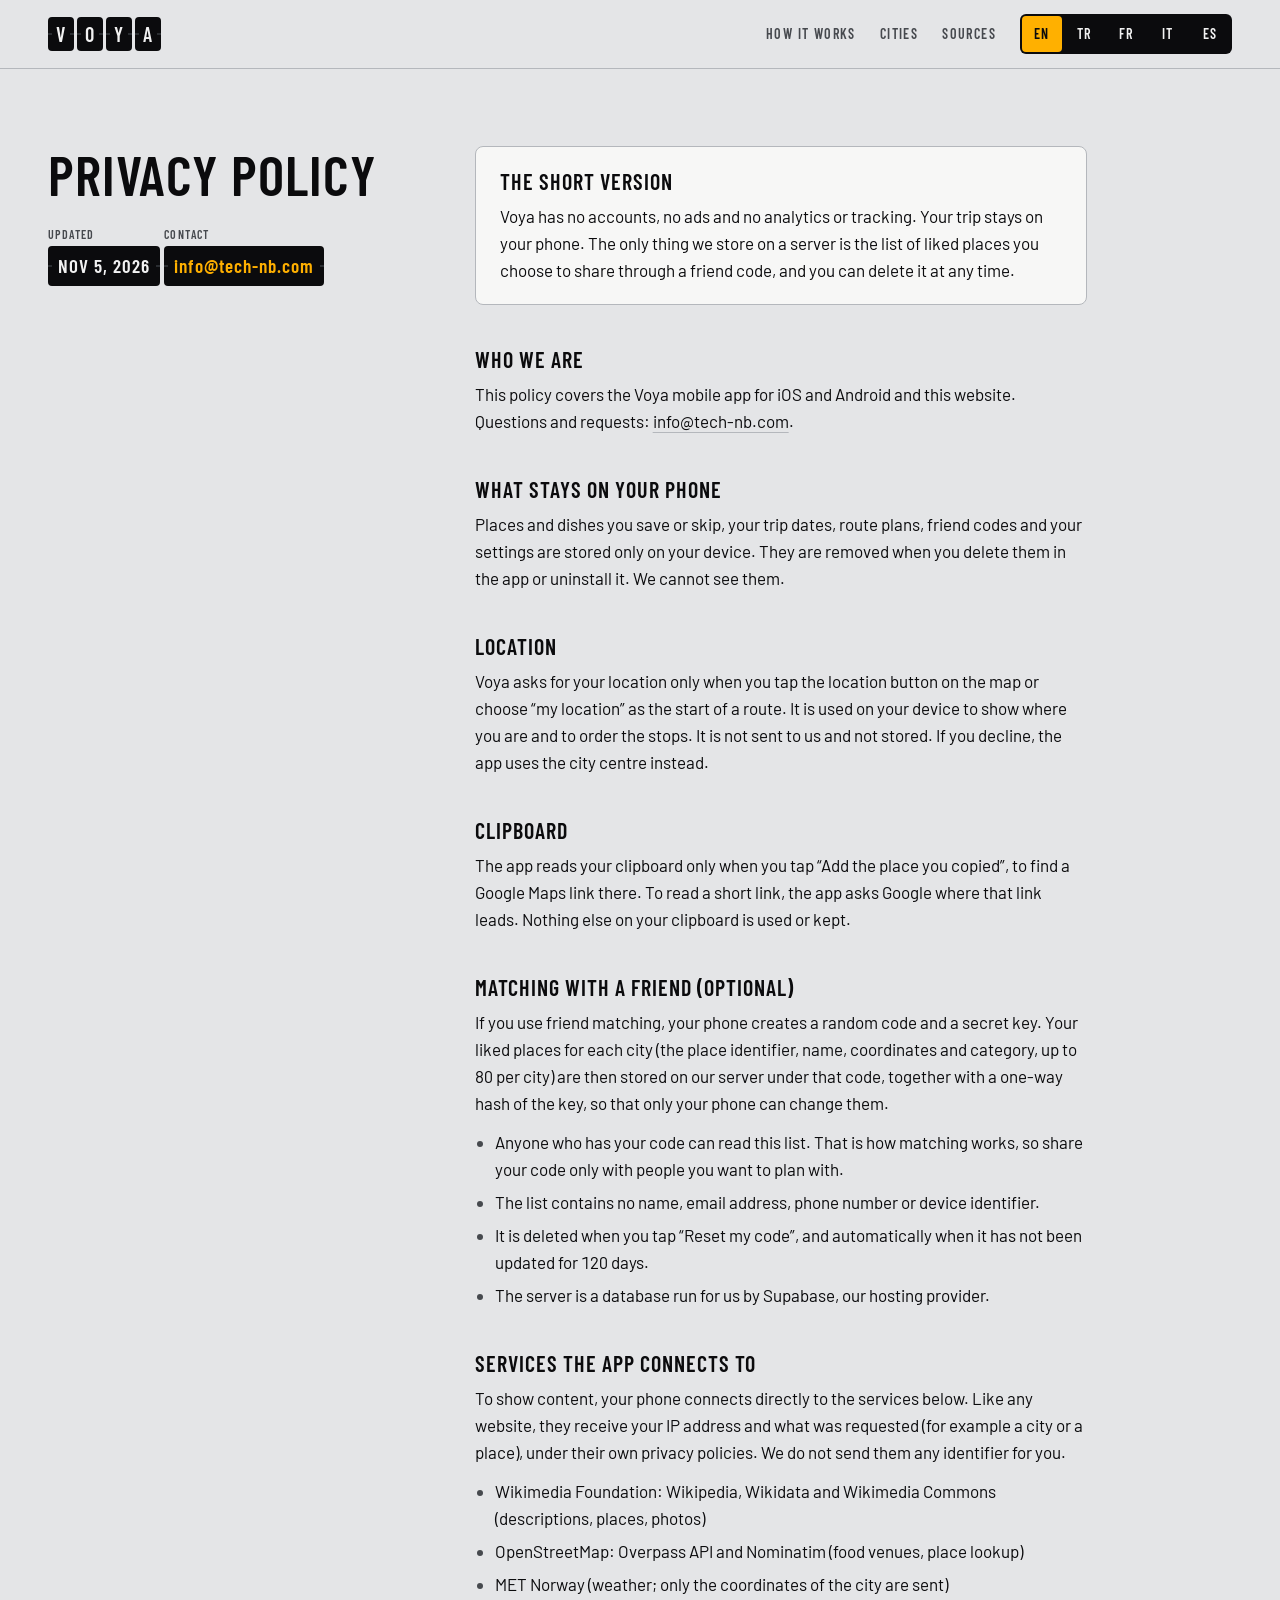
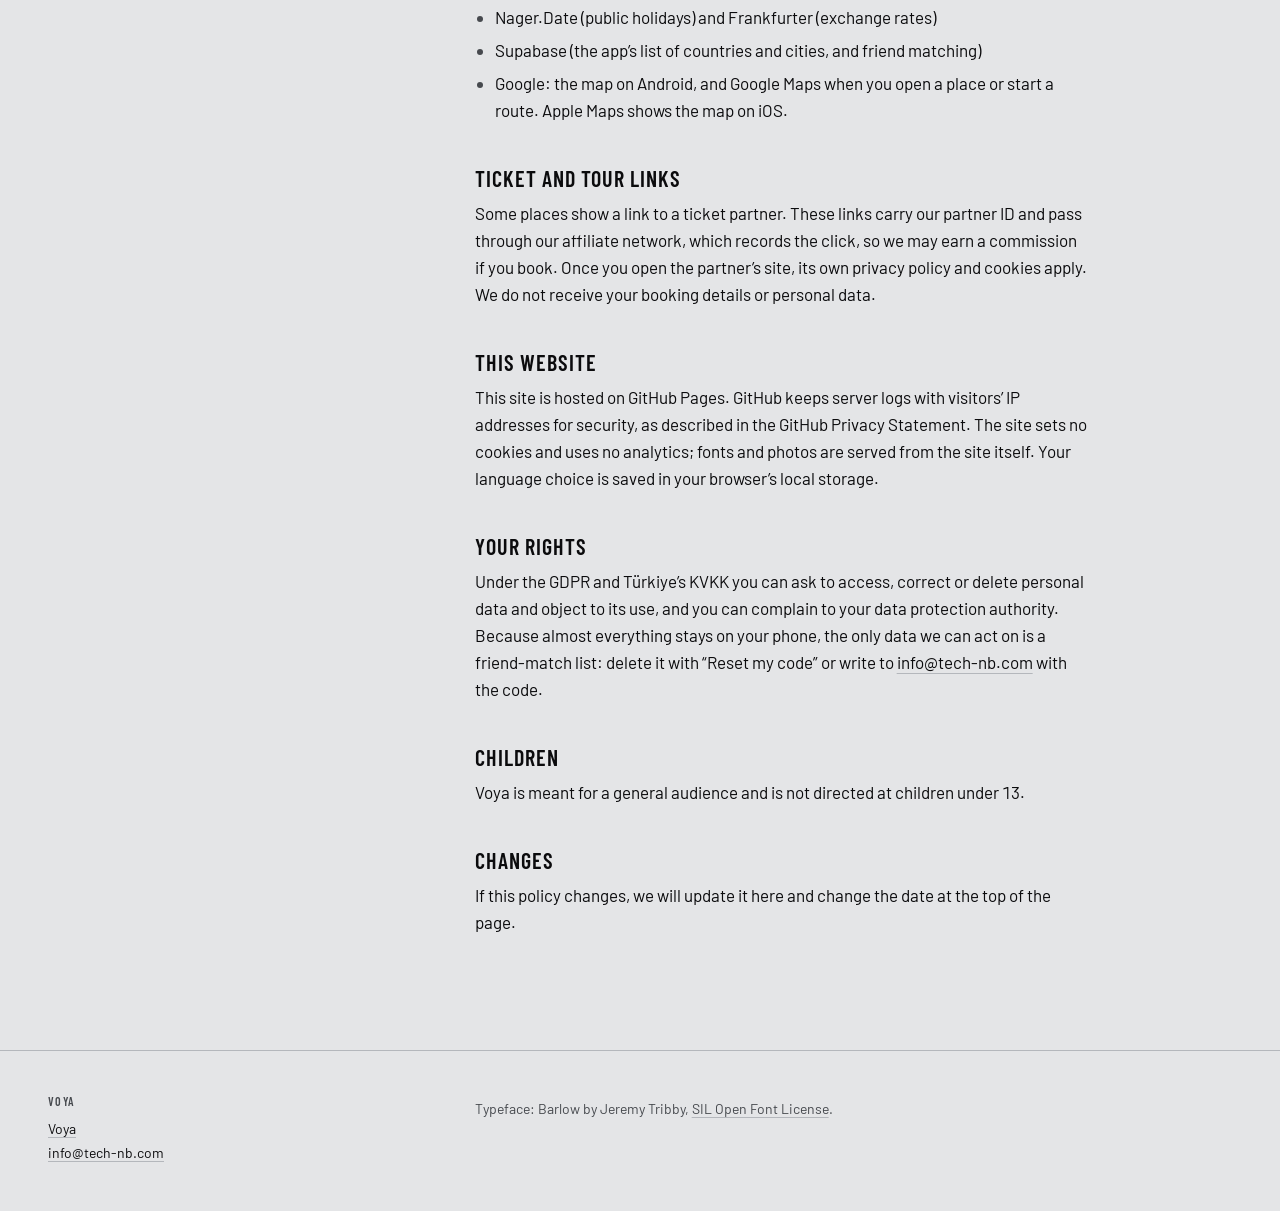
==== privacy.html @ ac1889a3 "feat: Voya landing page and privacy policy Co-Authored-By: Claude Opus 5.5 <noreply@anthropic.com>" ====
<!doctype html>
<html lang="en">
  <head>
    <meta charset="utf-8" />
    <meta name="viewport" content="width=device-width, initial-scale=1" />
    <title>Voya privacy policy</title>
    <meta name="description" content="How the Voya travel app and this website handle your data." />
    <meta name="theme-color" content="#E4E5E7" media="(prefers-color-scheme: light)" />
    <meta name="theme-color" content="#1E2024" media="(prefers-color-scheme: dark)" />
    <link rel="icon" href="img/favicon.png" />
    <link rel="preload" href="fonts/BarlowCondensed_600SemiBold.ttf" as="font" type="font/ttf" crossorigin />
    <link rel="stylesheet" href="assets/site.css" />
  </head>
  <body data-title-key="privacy.meta">
    <a class="skip-link" href="#main" data-t="skip">Skip to content</a>

    <header class="site-header">
      <div class="wrap">
        <a class="brand" href="./" aria-label="Voya">
          <span class="cell" aria-hidden="true"><span class="face">V</span></span>
          <span class="cell" aria-hidden="true"><span class="face">O</span></span>
          <span class="cell" aria-hidden="true"><span class="face">Y</span></span>
          <span class="cell" aria-hidden="true"><span class="face">A</span></span>
        </a>
        <nav class="site-nav" aria-label="Sections">
          <a href="./#how" data-t="nav.how">How it works</a>
          <a href="./#coverage" data-t="nav.coverage">Cities</a>
          <a href="./#sources" data-t="nav.sources">Sources</a>
        </nav>
        <div class="lang" role="group" aria-label="Language" data-t-aria="lang">
          <button type="button" lang="en" aria-pressed="true" data-lang="en">EN</button>
          <button type="button" lang="tr" aria-pressed="false" data-lang="tr">TR</button>
          <button type="button" lang="fr" aria-pressed="false" data-lang="fr">FR</button>
          <button type="button" lang="it" aria-pressed="false" data-lang="it">IT</button>
          <button type="button" lang="es" aria-pressed="false" data-lang="es">ES</button>
        </div>
      </div>
    </header>

    <main id="main" class="doc">
      <div class="wrap">
        <div>
          <h1 data-t="privacy.title">Privacy policy</h1>
          <div class="board stamp-board">
            <div class="column">
              <span class="key" data-t="privacy.updated">Updated</span>
              <span class="cell"><span class="face" data-updated>5 Nov 2026</span></span>
            </div>
            <div class="column">
              <span class="key" data-t="privacy.contact">Contact</span>
              <span class="cell accent plain"><span class="face">info@tech-nb.com</span></span>
            </div>
          </div>
        </div>

        <div>
          <p class="note" data-only-in hidden></p>

          <article lang="en" data-policy="en">
            <div class="summary">
              <h2>The short version</h2>
              <p>
                Voya has no accounts, no ads and no analytics or tracking. Your trip stays on your phone. The only
                thing we store on a server is the list of liked places you choose to share through a friend code, and
                you can delete it at any time.
              </p>
            </div>

            <h2>Who we are</h2>
            <p>
              This policy covers the Voya mobile app for iOS and Android and this website. Questions and requests:
              <a href="mailto:info@tech-nb.com">info@tech-nb.com</a>.
            </p>

            <h2>What stays on your phone</h2>
            <p>
              Places and dishes you save or skip, your trip dates, route plans, friend codes and your settings are
              stored only on your device. They are removed when you delete them in the app or uninstall it. We cannot
              see them.
            </p>

            <h2>Location</h2>
            <p>
              Voya asks for your location only when you tap the location button on the map or choose “my location” as
              the start of a route. It is used on your device to show where you are and to order the stops. It is not
              sent to us and not stored. If you decline, the app uses the city centre instead.
            </p>

            <h2>Clipboard</h2>
            <p>
              The app reads your clipboard only when you tap “Add the place you copied”, to find a Google Maps link
              there. To read a short link, the app asks Google where that link leads. Nothing else on your clipboard is
              used or kept.
            </p>

            <h2>Matching with a friend (optional)</h2>
            <p>
              If you use friend matching, your phone creates a random code and a secret key. Your liked places for
              each city (the place identifier, name, coordinates and category, up to 80 per city) are then stored on
              our server under that code, together with a one-way hash of the key, so that only your phone can change
              them.
            </p>
            <ul>
              <li>
                Anyone who has your code can read this list. That is how matching works, so share your code only with
                people you want to plan with.
              </li>
              <li>The list contains no name, email address, phone number or device identifier.</li>
              <li>
                It is deleted when you tap “Reset my code”, and automatically when it has not been updated for 120
                days.
              </li>
              <li>The server is a database run for us by Supabase, our hosting provider.</li>
            </ul>

            <h2>Services the app connects to</h2>
            <p>
              To show content, your phone connects directly to the services below. Like any website, they receive your
              IP address and what was requested (for example a city or a place), under their own privacy policies. We
              do not send them any identifier for you.
            </p>
            <ul>
              <li>Wikimedia Foundation: Wikipedia, Wikidata and Wikimedia Commons (descriptions, places, photos)</li>
              <li>OpenStreetMap: Overpass API and Nominatim (food venues, place lookup)</li>
              <li>MET Norway (weather; only the coordinates of the city are sent)</li>
              <li>Nager.Date (public holidays) and Frankfurter (exchange rates)</li>
              <li>Supabase (the app’s list of countries and cities, and friend matching)</li>
              <li>
                Google: the map on Android, and Google Maps when you open a place or start a route. Apple Maps shows
                the map on iOS.
              </li>
            </ul>

            <h2>Ticket and tour links</h2>
            <p>
              Some places show a link to a ticket partner. These links carry our partner ID and pass through our
              affiliate network, which records the click, so we may earn a commission if you book. Once you open the
              partner’s site, its own privacy policy and cookies apply. We do not receive your booking details or
              personal data.
            </p>

            <h2>This website</h2>
            <p>
              This site is hosted on GitHub Pages. GitHub keeps server logs with visitors’ IP addresses for security,
              as described in the GitHub Privacy Statement. The site sets no cookies and uses no analytics; fonts and
              photos are served from the site itself. Your language choice is saved in your browser’s local storage.
            </p>

            <h2>Your rights</h2>
            <p>
              Under the GDPR and Türkiye’s KVKK you can ask to access, correct or delete personal data and object to
              its use, and you can complain to your data protection authority. Because almost everything stays on your
              phone, the only data we can act on is a friend-match list: delete it with “Reset my code” or write to
              <a href="mailto:info@tech-nb.com">info@tech-nb.com</a> with the code.
            </p>

            <h2>Children</h2>
            <p>Voya is meant for a general audience and is not directed at children under 13.</p>

            <h2>Changes</h2>
            <p>If this policy changes, we will update it here and change the date at the top of the page.</p>
          </article>

          <article lang="tr" data-policy="tr">
            <div class="summary">
              <h2>Kısaca</h2>
              <p>
                Voya’da hesap, reklam, analiz ya da takip yok. Gezin telefonunda kalır. Sunucuda tuttuğumuz tek şey,
                arkadaş koduyla paylaşmayı seçtiğin beğenilen yerler listesidir ve onu istediğin an silebilirsin.
              </p>
            </div>

            <h2>Biz kimiz</h2>
            <p>
              Bu politika iOS ve Android için Voya mobil uygulamasını ve bu web sitesini kapsar. Soru ve talepler için:
              <a href="mailto:info@tech-nb.com">info@tech-nb.com</a>.
            </p>

            <h2>Telefonunda kalanlar</h2>
            <p>
              Kaydettiğin ya da geçtiğin yerler ve yemekler, gezi tarihlerin, rota planların, arkadaş kodların ve
              ayarların yalnızca cihazında saklanır. Uygulamada sildiğinde ya da uygulamayı kaldırdığında silinir.
              Biz bunları göremeyiz.
            </p>

            <h2>Konum</h2>
            <p>
              Voya konumunu yalnızca haritadaki konum butonuna bastığında ya da rotanın başlangıcı olarak “konumum”u
              seçtiğinde ister. Konum, nerede olduğunu göstermek ve durakları sıralamak için cihazında kullanılır. Bize
              gönderilmez ve saklanmaz. İzin vermezsen uygulama şehir merkezini kullanır.
            </p>

            <h2>Pano</h2>
            <p>
              Uygulama panonu yalnızca “Kopyaladığın yeri ekle”ye bastığında, oradaki Google Maps bağlantısını bulmak
              için okur. Kısa bağlantıyı çözmek için uygulama Google’a bağlantının nereye gittiğini sorar. Panodaki başka
              hiçbir şey kullanılmaz ya da saklanmaz.
            </p>

            <h2>Arkadaşla eşleşme (isteğe bağlı)</h2>
            <p>
              Arkadaşla eşleşmeyi kullanırsan telefonun rastgele bir kod ve gizli bir anahtar üretir. Her şehir için
              beğendiğin yerler (yer kimliği, adı, koordinatları ve kategorisi; şehir başına en fazla 80) bu kodla
              sunucumuzda saklanır. Yanında anahtarın tek yönlü bir özeti (hash) durur, böylece listeyi yalnızca senin
              telefonun değiştirebilir.
            </p>
            <ul>
              <li>
                Kodunu bilen herkes bu listeyi okuyabilir. Eşleşme böyle çalışır; kodunu yalnızca birlikte plan
                yapmak istediğin kişilerle paylaş.
              </li>
              <li>Listede ad, e-posta adresi, telefon numarası ya da cihaz kimliği yoktur.</li>
              <li>“Kodumu sıfırla”ya bastığında silinir; 120 gün güncellenmezse kendiliğinden silinir.</li>
              <li>Sunucu, barındırma sağlayıcımız Supabase’in bizim için işlettiği bir veritabanıdır.</li>
            </ul>

            <h2>Uygulamanın bağlandığı servisler</h2>
            <p>
              İçerik göstermek için telefonun aşağıdaki servislere doğrudan bağlanır. Her web sitesinde olduğu gibi bu
              servisler IP adresini ve neyin istendiğini (ör. bir şehir ya da yer) kendi gizlilik politikalarına göre
              alır. Onlara seni tanıtan hiçbir kimlik göndermeyiz.
            </p>
            <ul>
              <li>Wikimedia Vakfı: Wikipedia, Wikidata ve Wikimedia Commons (açıklamalar, yerler, fotoğraflar)</li>
              <li>OpenStreetMap: Overpass API ve Nominatim (yemek mekânları, yer arama)</li>
              <li>MET Norway (hava durumu; yalnızca şehrin koordinatları gönderilir)</li>
              <li>Nager.Date (resmî tatiller) ve Frankfurter (döviz kurları)</li>
              <li>Supabase (uygulamanın ülke ve şehir listesi, arkadaşla eşleşme)</li>
              <li>
                Google: Android’de harita ve bir yeri açtığında ya da rota başlattığında Google Maps. iOS’ta haritayı
                Apple Haritalar gösterir.
              </li>
            </ul>

            <h2>Bilet ve tur bağlantıları</h2>
            <p>
              Bazı yerlerde bir bilet ortağına bağlantı görünür. Bu bağlantılar ortaklık kimliğimizi taşır ve tıklamayı
              kaydeden ortaklık ağımızdan geçer; rezervasyon yaparsan komisyon kazanabiliriz. Ortağın sitesini
              açtığında onun gizlilik politikası ve çerezleri geçerlidir. Rezervasyon bilgilerini ya da kişisel
              verilerini almayız.
            </p>

            <h2>Bu web sitesi</h2>
            <p>
              Bu site GitHub Pages üzerinde barındırılır. GitHub, güvenlik için ziyaretçilerin IP adreslerini içeren
              sunucu kayıtları tutar (GitHub Gizlilik Bildirimi). Site çerez kullanmaz ve analiz yapmaz; yazı tipleri
              ve fotoğraflar sitenin kendisinden gelir. Dil seçimin tarayıcının yerel depolamasında saklanır.
            </p>

            <h2>Hakların</h2>
            <p>
              KVKK ve GDPR kapsamında kişisel verilerine erişmeyi, düzeltilmesini ya da silinmesini isteyebilir,
              işlenmesine itiraz edebilir ve veri koruma kurumuna şikâyette bulunabilirsin. Neredeyse her şey
              telefonunda kaldığı için işlem yapabileceğimiz tek veri arkadaş eşleşme listesidir: “Kodumu sıfırla” ile
              silebilir ya da kodunla birlikte <a href="mailto:info@tech-nb.com">info@tech-nb.com</a> adresine
              yazabilirsin.
            </p>

            <h2>Çocuklar</h2>
            <p>Voya genel kitleye yöneliktir, 13 yaşından küçük çocuklara yönelik değildir.</p>

            <h2>Değişiklikler</h2>
            <p>Bu politika değişirse burada güncelleriz ve sayfanın başındaki tarihi değiştiririz.</p>
          </article>
        </div>
      </div>
    </main>

    <footer class="site-footer">
      <div class="wrap">
        <div>
          <span class="key">Voya</span>
          <ul class="footer-links">
            <li><a href="./">Voya</a></li>
            <li><a href="mailto:info@tech-nb.com">info@tech-nb.com</a></li>
          </ul>
        </div>
        <div>
          <p>
            <span data-t="footer.fonts">Typeface: Barlow by Jeremy Tribby,</span>
            <a href="fonts/OFL.txt">SIL Open Font License</a>.
          </p>
        </div>
      </div>
    </footer>

    <script>
      // Shows the policy in Turkish or English; French, Italian and Spanish readers get English with a note.
      window.voyaPrivacy = function (lang, t) {
        var shown = lang === 'tr' ? 'tr' : 'en';
        var articles = document.querySelectorAll('[data-policy]');
        for (var i = 0; i < articles.length; i++) {
          articles[i].hidden = articles[i].getAttribute('data-policy') !== shown;
        }
        var note = document.querySelector('[data-only-in]');
        var text = t('privacy.onlyIn');
        note.textContent = text;
        note.hidden = !text;
        var updated = document.querySelector('[data-updated]');
        try {
          updated.textContent = new Intl.DateTimeFormat(lang, { day: 'numeric', month: 'short', year: 'numeric', timeZone: 'UTC' }).format(
            new Date(Date.UTC(2026, 10, 5))
          );
        } catch (e) {
          updated.textContent = '2026-11-05';
        }
      };
    </script>
    <script src="assets/site.js"></script>
  </body>
</html>
---- assets/site.css ----
/* Voya site: the app's split-flap concourse board on the web. Values mirror src/theme/tokens.ts. */

@font-face {
  font-family: 'Barlow Condensed';
  src: url('../fonts/BarlowCondensed_600SemiBold.ttf') format('truetype');
  font-weight: 600;
  font-display: swap;
}
@font-face {
  font-family: 'Barlow';
  src: url('../fonts/Barlow_400Regular.ttf') format('truetype');
  font-weight: 400;
  font-display: swap;
}
@font-face {
  font-family: 'Barlow';
  src: url('../fonts/Barlow_600SemiBold.ttf') format('truetype');
  font-weight: 600;
  font-display: swap;
}

:root {
  color-scheme: light dark;
  /* Board: identical in both themes */
  --flap: #0b0b0d;
  --letter: #f2f2f2;
  --letter-muted: #a7aaaf;
  --hinge: #2a2d31;
  --amber: #ffb000;
  --amber-hover: #ffbe2e;
  /* Day steel */
  --ground: #e4e5e7;
  --panel: #f7f7f6;
  --well: #d5d7da;
  --frame: #b4b7bc;
  --ink: #0b0b0d;
  --ink-2: #46494e;
  --accent-text: #0b0b0d;
  --shadow-float: 0 14px 32px rgb(11 11 13 / 0.22), 0 2px 6px rgb(11 11 13 / 0.12);

  --r-sm: 4px;
  --r-md: 6px;
  --r-lg: 8px;
  --r-xl: 10px;
  --gutter: clamp(16px, 4vw, 48px);
  --max: 1200px;
  --cond: 'Barlow Condensed', 'Arial Narrow', sans-serif;
  --body: 'Barlow', system-ui, sans-serif;
  --ease-out: cubic-bezier(0.16, 1, 0.3, 1);
}

@media (prefers-color-scheme: dark) {
  :root {
    --ground: #1e2024;
    --panel: #26292d;
    --well: #33363b;
    --frame: #43464c;
    --ink: #f2f2f2;
    --ink-2: #a7aaaf;
    --accent-text: #ffb000;
    --shadow-float: 0 14px 32px rgb(0 0 0 / 0.5), 0 2px 6px rgb(0 0 0 / 0.35);
  }
}

*,
*::before,
*::after {
  box-sizing: border-box;
}

html {
  scrollbar-color: var(--frame) var(--ground);
  -webkit-text-size-adjust: 100%;
}

body {
  margin: 0;
  background: var(--ground);
  color: var(--ink);
  font: 400 16px/24px var(--body);
  font-variant-numeric: tabular-nums;
  -webkit-font-smoothing: antialiased;
}

::selection {
  background: var(--amber);
  color: var(--flap);
}

img {
  display: block;
  max-width: 100%;
}

a {
  color: inherit;
  text-decoration-thickness: 1px;
  text-underline-offset: 0.22em;
  text-decoration-color: var(--frame);
  transition: text-decoration-color 160ms ease;
}
a:hover {
  text-decoration-color: var(--amber);
  text-decoration-thickness: 2px;
}

:focus-visible {
  outline: 2px solid var(--ink);
  outline-offset: 3px;
  border-radius: var(--r-sm);
}

.wrap {
  width: 100%;
  max-width: calc(var(--max) + 2 * var(--gutter));
  margin: 0 auto;
  padding: 0 var(--gutter);
}

.skip-link {
  position: absolute;
  left: 8px;
  top: -60px;
  z-index: 10;
  background: var(--amber);
  color: var(--flap);
  padding: 8px 12px;
  border-radius: var(--r-md);
  font: 600 16px/24px var(--cond);
  letter-spacing: 1px;
  text-transform: uppercase;
}
.skip-link:focus {
  top: 8px;
}

/* ---------- Board lettering ---------- */

.lettering,
h1,
h2,
h3,
.key {
  font-family: var(--cond);
  font-weight: 600;
  text-transform: uppercase;
}

.key {
  font-size: 12px;
  line-height: 16px;
  letter-spacing: 1.4px;
  color: var(--ink-2);
}

/* ---------- Flap cell ---------- */

.cell {
  position: relative;
  display: flex;
  align-items: center;
  min-height: 40px;
  padding: 0 10px;
  background: var(--flap);
  color: var(--letter);
  border-radius: var(--r-sm);
  font: 600 19px/24px var(--cond);
  letter-spacing: 1px;
  text-transform: uppercase;
  white-space: nowrap;
  overflow: hidden;
  perspective: 400px;
}
/* Hinge notches at both edges where the halves meet; never a line across the letters */
.cell::before,
.cell::after {
  content: '';
  position: absolute;
  top: 50%;
  width: 4px;
  height: 2px;
  margin-top: -1px;
  background: var(--hinge);
  pointer-events: none;
}
.cell::before {
  left: 0;
}
.cell::after {
  right: 0;
}
.cell .face {
  display: block;
  overflow: hidden;
  text-overflow: ellipsis;
  transform-origin: 50% 50%;
  backface-visibility: hidden;
}
.cell.accent {
  color: var(--amber);
}
.cell.plain {
  text-transform: none;
}
.cell.muted {
  color: var(--letter-muted);
}

.board {
  display: grid;
  grid-auto-flow: column;
  grid-auto-columns: minmax(0, 1fr);
  gap: 4px;
}
.board .column {
  display: grid;
  gap: 4px;
  min-width: 0;
}

/* ---------- Buttons ---------- */

.button {
  display: inline-flex;
  align-items: center;
  justify-content: center;
  gap: 10px;
  min-height: 52px;
  padding: 0 22px;
  border: 0;
  border-radius: var(--r-md);
  font: 600 19px/24px var(--cond);
  letter-spacing: 1px;
  text-transform: uppercase;
  text-decoration: none;
  cursor: pointer;
  transition: transform 140ms var(--ease-out), background-color 160ms ease;
}
.button:active {
  transform: scale(0.97);
}
.button.primary {
  background: var(--amber);
  color: var(--flap);
}
.button.primary:hover {
  background: var(--amber-hover);
}
.button.secondary {
  background: var(--flap);
  color: var(--letter);
}
.button svg {
  width: 20px;
  height: 20px;
  flex: none;
}

.ghost {
  font: 600 16px/24px var(--cond);
  letter-spacing: 1px;
  text-transform: uppercase;
  color: var(--accent-text);
}

/* ---------- Header ---------- */

.site-header {
  border-bottom: 1px solid var(--frame);
}
.site-header .wrap {
  display: flex;
  align-items: center;
  gap: 24px;
  min-height: 68px;
}
.brand {
  display: flex;
  gap: 3px;
  text-decoration: none;
}
.brand .cell {
  min-height: 34px;
  width: 26px;
  padding: 0;
  justify-content: center;
  font-size: 20px;
}
.site-nav {
  display: flex;
  gap: 24px;
  margin-left: auto;
}
.site-nav a {
  font: 600 14px/20px var(--cond);
  letter-spacing: 1.4px;
  text-transform: uppercase;
  text-decoration: none;
  color: var(--ink-2);
}
.site-nav a:hover {
  color: var(--ink);
}

.lang {
  display: flex;
  gap: 2px;
  padding: 2px;
  background: var(--flap);
  border-radius: var(--r-md);
}
.lang button {
  min-width: 40px;
  min-height: 36px;
  padding: 0 6px;
  border: 0;
  border-radius: var(--r-sm);
  background: transparent;
  color: var(--letter);
  font: 600 14px/16px var(--cond);
  letter-spacing: 1.4px;
  cursor: pointer;
}
.lang button:hover {
  background: var(--hinge);
}
.lang button[aria-pressed='true'] {
  background: var(--amber);
  color: var(--flap);
}
.lang button:focus-visible {
  outline-color: var(--amber);
  outline-offset: 1px;
}

/* ---------- Hero ---------- */

.hero {
  padding: clamp(32px, 6vw, 72px) 0 clamp(48px, 7vw, 96px);
}
.hero .wrap {
  display: grid;
  grid-template-columns: minmax(0, 1fr) minmax(300px, 380px);
  gap: clamp(40px, 6vw, 96px);
  align-items: center;
}

.marquee {
  display: flex;
  gap: clamp(4px, 0.6vw, 8px);
  margin-bottom: clamp(24px, 3vw, 36px);
}
.marquee .cell {
  width: clamp(54px, 7.4vw, 92px);
  min-height: clamp(70px, 9.6vw, 120px);
  padding: 0;
  justify-content: center;
  font-size: clamp(46px, 6.6vw, 84px);
  line-height: 1;
  letter-spacing: 0;
  border-radius: var(--r-md);
}
.marquee .cell::before,
.marquee .cell::after {
  width: 6px;
  height: 3px;
  margin-top: -1.5px;
}

.hero h1 {
  margin: 0;
  max-width: 13ch;
  font-size: clamp(40px, 5.6vw, 76px);
  line-height: 0.98;
  letter-spacing: 0.01em;
  text-wrap: balance;
}
.hero .lead {
  margin: 20px 0 0;
  max-width: 44ch;
  font-size: clamp(17px, 1.4vw, 20px);
  line-height: 1.5;
  color: var(--ink-2);
}

.launch {
  margin-top: 32px;
  max-width: 420px;
}
.launch .cell.accent {
  color: var(--amber);
}

.hero-actions {
  display: flex;
  flex-wrap: wrap;
  align-items: center;
  gap: 16px 24px;
  margin-top: 24px;
}

/* ---------- Deck demo ---------- */

.demo {
  margin: 0;
  width: 100%;
  max-width: 380px;
  justify-self: end;
}
.stack {
  position: relative;
  aspect-ratio: 4 / 5;
}
.card {
  position: absolute;
  inset: 0;
  overflow: hidden;
  border-radius: var(--r-xl);
  background: var(--flap);
  box-shadow: var(--shadow-float);
  transform-origin: 50% 110%;
  transition:
    transform 460ms var(--ease-out),
    opacity 460ms var(--ease-out);
}
.card img {
  width: 100%;
  height: 100%;
  object-fit: cover;
}
.card .scrim {
  position: absolute;
  inset: 45% 0 0;
  background: linear-gradient(to top, rgb(11 11 13 / 0.88), rgb(11 11 13 / 0));
}
.card .meta {
  position: absolute;
  left: 16px;
  right: 16px;
  bottom: 14px;
  color: var(--letter);
}
.card .meta .key {
  color: var(--letter-muted);
}
.card .name {
  margin: 2px 0 0;
  font: 600 26px/30px var(--cond);
  letter-spacing: 0.8px;
  text-transform: uppercase;
}
.card .city {
  margin: 2px 0 0;
  font-size: 14px;
  line-height: 20px;
  color: var(--letter-muted);
}
.card.behind {
  transform: translateY(10px) scale(0.955);
  box-shadow: none;
}
.card.hidden {
  opacity: 0;
  transform: translateY(10px) scale(0.955);
  box-shadow: none;
}
.card.out-like {
  transform: translateX(115%) rotate(14deg);
  opacity: 0;
}
.card.out-skip {
  transform: translateX(-115%) rotate(-14deg);
  opacity: 0;
}
.stamp {
  position: absolute;
  top: 20px;
  padding: 2px 10px;
  border: 3px solid currentColor;
  border-radius: var(--r-sm);
  font: 600 28px/36px var(--cond);
  letter-spacing: 2px;
  text-transform: uppercase;
  opacity: 0;
  transition: opacity 160ms ease;
}
.stamp.like {
  left: 16px;
  color: var(--amber);
  transform: rotate(-12deg);
}
.stamp.skip {
  right: 16px;
  color: var(--letter);
  transform: rotate(12deg);
}
.card.out-like .stamp.like,
.card.out-skip .stamp.skip {
  opacity: 1;
}

.end {
  position: absolute;
  inset: 0;
  display: grid;
  align-content: center;
  justify-items: start;
  gap: 12px;
  padding: 28px;
  border: 1px solid var(--frame);
  border-radius: var(--r-xl);
  background: var(--panel);
  opacity: 0;
  visibility: hidden;
  transition: opacity 300ms ease;
}
.end.shown {
  opacity: 1;
  visibility: visible;
}
.end p {
  margin: 0;
  color: var(--ink-2);
}
.end .count {
  font: 600 36px/40px var(--cond);
  letter-spacing: 1.2px;
  text-transform: uppercase;
  color: var(--ink);
}
.end ul {
  margin: 4px 0 8px;
  padding: 0;
  list-style: none;
  display: grid;
  gap: 4px;
  width: 100%;
}

.demo .board {
  margin-top: 16px;
}

.actions {
  display: grid;
  grid-template-columns: 52px minmax(0, 1fr) 52px;
  gap: 8px;
  margin-top: 8px;
}
.actions .icon-button {
  display: grid;
  place-items: center;
  min-height: 52px;
  border: 0;
  border-radius: var(--r-md);
  cursor: pointer;
  transition: transform 140ms var(--ease-out);
}
.actions .icon-button svg {
  width: 24px;
  height: 24px;
}
.actions .icon-button:active,
.actions .icon-button.pressed {
  transform: scale(0.9);
}
.actions .skip {
  background: var(--flap);
  color: var(--letter);
}
.actions .like {
  background: var(--amber);
  color: var(--flap);
}
.actions .tally {
  min-height: 52px;
  justify-content: space-between;
  gap: 8px;
}
.actions .tally .label {
  color: var(--letter-muted);
  font-size: 14px;
  letter-spacing: 1.4px;
}

.demo figcaption {
  margin-top: 12px;
  font-size: 12px;
  line-height: 16px;
  color: var(--ink-2);
}

/* ---------- Sections ---------- */

.section {
  padding: clamp(56px, 8vw, 112px) 0;
  border-top: 1px solid var(--frame);
}
.section h2 {
  margin: 0;
  font-size: clamp(32px, 3.6vw, 48px);
  line-height: 1.02;
  letter-spacing: 0.02em;
  text-wrap: balance;
}
.section .intro {
  margin: 16px 0 0;
  max-width: 60ch;
  font-size: 18px;
  line-height: 28px;
  color: var(--ink-2);
}
.section-head {
  display: grid;
  grid-template-columns: minmax(0, 5fr) minmax(0, 7fr);
  gap: 24px 48px;
  align-items: end;
  margin-bottom: clamp(32px, 4vw, 48px);
}
.section-head .intro {
  margin: 0;
}

/* Steps: hairline-ruled rows, a flap cell for the verb */
.rows {
  margin: 0;
  padding: 0;
  list-style: none;
  border-bottom: 1px solid var(--frame);
}
.rows li {
  display: grid;
  grid-template-columns: minmax(0, 5fr) minmax(0, 7fr);
  gap: 12px 48px;
  align-items: center;
  padding: 20px 0;
  border-top: 1px solid var(--frame);
}
.rows .cell {
  justify-self: start;
  max-width: 100%;
  min-height: 48px;
  padding: 0 16px;
  font-size: 22px;
}
.rows p {
  margin: 0;
  max-width: 58ch;
  font-size: 17px;
  line-height: 26px;
}

/* Coverage: the departures board */
.departures {
  width: 100%;
  border-collapse: separate;
  border-spacing: 4px;
  margin: 0 -4px;
  table-layout: fixed;
}
.departures th {
  padding: 0 2px 2px;
  text-align: left;
  vertical-align: bottom;
}
.departures .num {
  width: 17%;
}
.departures th.num,
.departures td.num .cell {
  text-align: right;
  justify-content: flex-end;
}
.departures td {
  padding: 0;
}
.departures .code {
  width: 64px;
}
.departures .code .cell {
  justify-content: center;
  padding: 0;
}
.departures tfoot .cell {
  background: transparent;
  color: var(--ink);
  border: 1px solid var(--frame);
}
.departures tfoot .cell::before,
.departures tfoot .cell::after {
  display: none;
}
.departures tfoot .num .cell {
  color: var(--accent-text);
}
.board-note {
  margin: 16px 0 0;
  font-size: 14px;
  line-height: 20px;
  color: var(--ink-2);
  max-width: 70ch;
}

/* Sources: key / value rows */
.sources {
  display: grid;
  grid-template-columns: repeat(2, minmax(0, 1fr));
  gap: 0 48px;
  margin: 0;
}
.sources div {
  display: grid;
  grid-template-columns: 150px minmax(0, 1fr);
  gap: 16px;
  padding: 16px 0;
  border-top: 1px solid var(--frame);
}
.sources dt {
  padding-top: 4px;
}
.sources dd {
  margin: 0;
  font-size: 16px;
  line-height: 24px;
}

/* Closing board */
.closing .wrap {
  display: grid;
  grid-template-columns: minmax(0, 7fr) minmax(0, 5fr);
  gap: 32px 48px;
  align-items: end;
}
.closing .intro {
  margin-top: 16px;
}
.closing .hero-actions {
  margin-top: 0;
  justify-content: flex-end;
}

/* ---------- Footer ---------- */

.site-footer {
  padding: 40px 0 48px;
  border-top: 1px solid var(--frame);
  font-size: 14px;
  line-height: 20px;
  color: var(--ink-2);
}
.site-footer .wrap {
  display: grid;
  grid-template-columns: minmax(0, 4fr) minmax(0, 8fr);
  gap: 24px 48px;
}
.site-footer ul {
  margin: 8px 0 0;
  padding: 0;
  list-style: none;
  display: grid;
  gap: 4px;
}
.site-footer p {
  margin: 8px 0 0;
}
.footer-links a {
  color: var(--ink);
}

/* ---------- Privacy page ---------- */

.doc {
  padding: clamp(40px, 6vw, 80px) 0 clamp(56px, 8vw, 112px);
}
.doc .wrap {
  display: grid;
  grid-template-columns: minmax(0, 4fr) minmax(0, 8fr);
  gap: 32px 48px;
}
.doc h1 {
  margin: 0;
  font-size: clamp(36px, 4.4vw, 56px);
  line-height: 1;
  letter-spacing: 0.02em;
}
.doc .stamp-board {
  margin-top: 24px;
  grid-auto-columns: max-content;
  justify-content: start;
}
.doc article {
  max-width: 68ch;
}
.doc article[hidden] {
  display: none;
}
.doc h2 {
  margin: 40px 0 8px;
  font-size: 22px;
  line-height: 28px;
  letter-spacing: 1px;
}
.doc h2:first-child {
  margin-top: 0;
}
.doc p,
.doc li {
  font-size: 17px;
  line-height: 27px;
}
.doc p {
  margin: 0 0 12px;
}
.doc ul {
  margin: 0 0 12px;
  padding-left: 20px;
}
.doc li {
  margin-bottom: 6px;
}
.doc li::marker {
  color: var(--ink-2);
}
.doc .summary {
  padding: 20px 24px;
  border: 1px solid var(--frame);
  border-radius: var(--r-lg);
  background: var(--panel);
  margin-bottom: 32px;
}
.doc .summary p:last-child {
  margin-bottom: 0;
}
.doc .note {
  font-size: 14px;
  color: var(--ink-2);
}

/* ---------- Responsive ---------- */

@media (max-width: 960px) {
  .hero .wrap {
    grid-template-columns: minmax(0, 1fr);
  }
  .demo {
    justify-self: center;
  }
  .section-head,
  .rows li,
  .closing .wrap,
  .site-footer .wrap,
  .doc .wrap {
    grid-template-columns: minmax(0, 1fr);
  }
  .closing .hero-actions {
    justify-content: flex-start;
  }
  .sources {
    grid-template-columns: minmax(0, 1fr);
  }
}

@media (max-width: 720px) {
  .site-nav {
    display: none;
  }
  .lang {
    margin-left: auto;
  }
  .departures .hide-sm {
    display: none;
  }
  .departures .code {
    width: 48px;
  }
  .departures .cell {
    font-size: 17px;
    padding: 0 8px;
  }
  .sources div {
    grid-template-columns: minmax(0, 1fr);
    gap: 4px;
  }
}

@media (max-width: 400px) {
  .lang button {
    min-width: 34px;
    padding: 0 4px;
  }
  .brand .cell {
    width: 22px;
    font-size: 18px;
  }
  .site-header .wrap {
    gap: 12px;
  }
}

@media (prefers-reduced-motion: reduce) {
  .card,
  .end,
  .button,
  .icon-button {
    transition: none !important;
  }
}
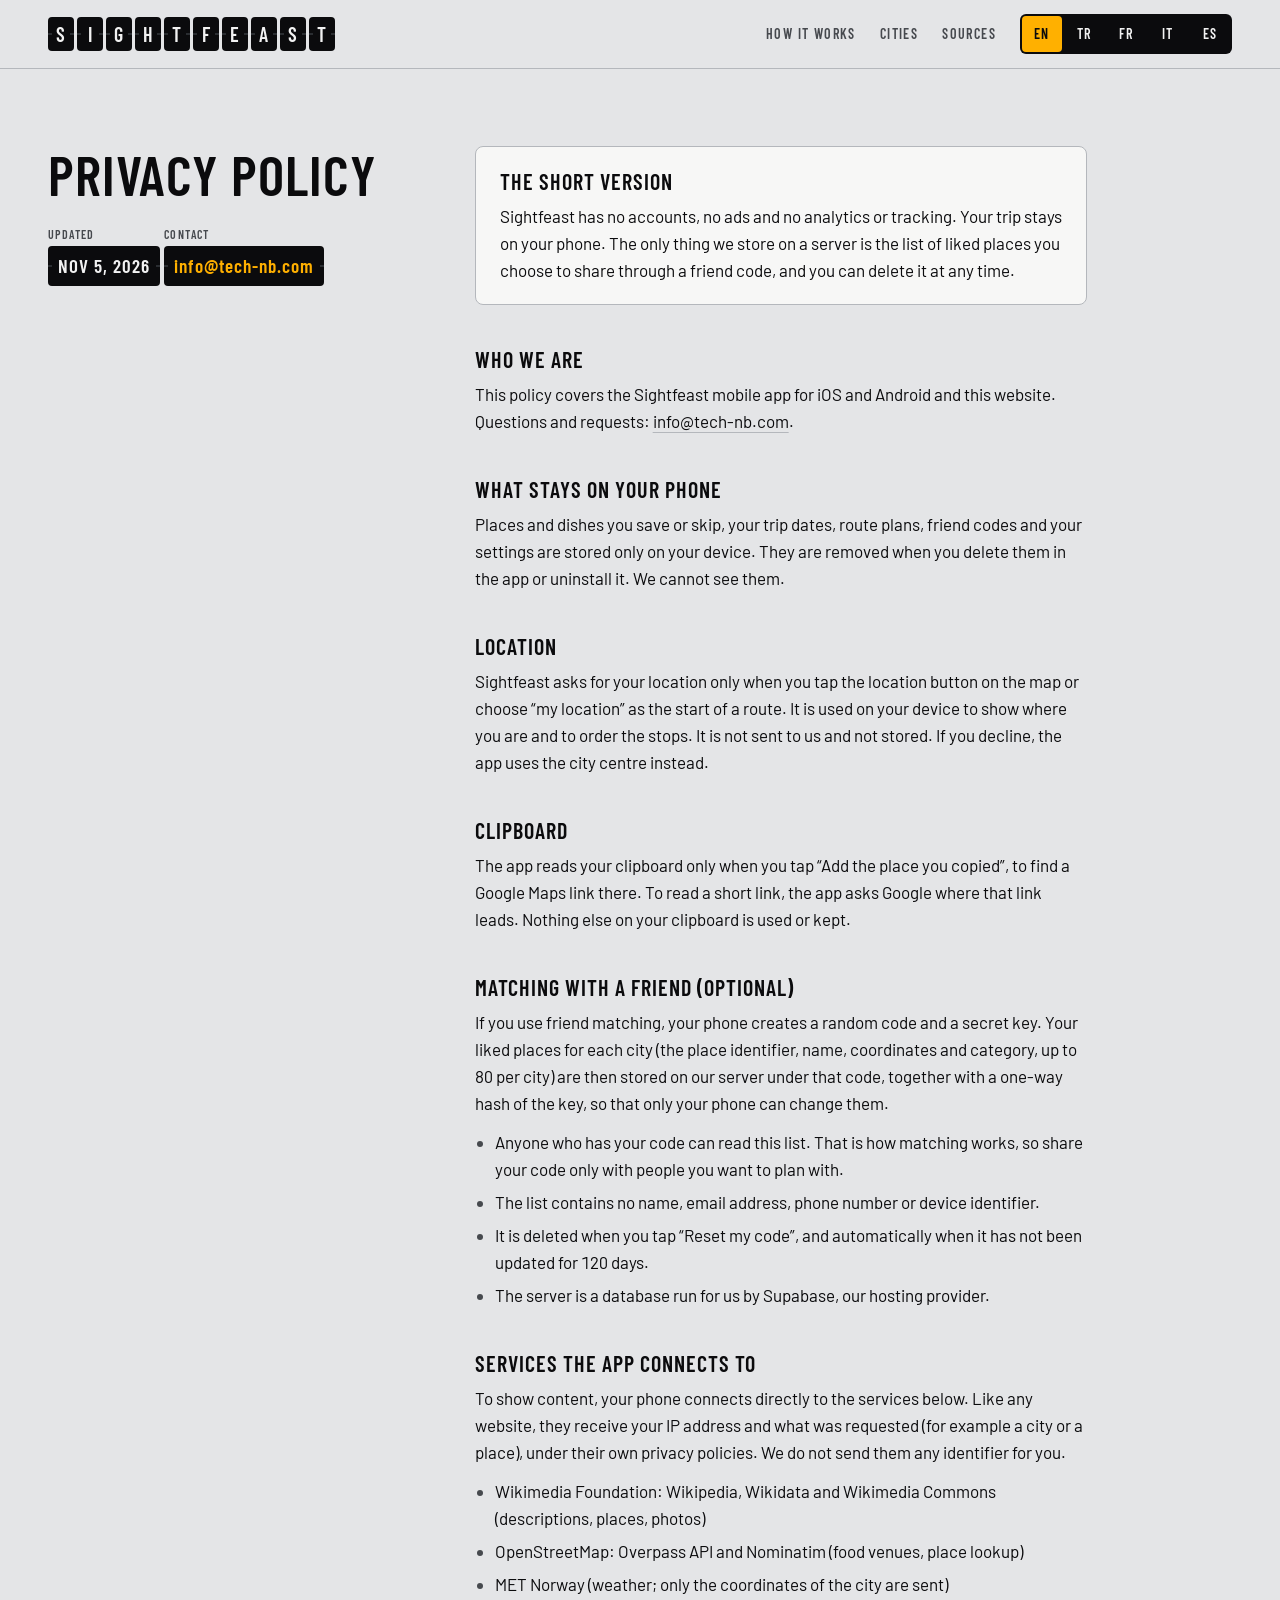
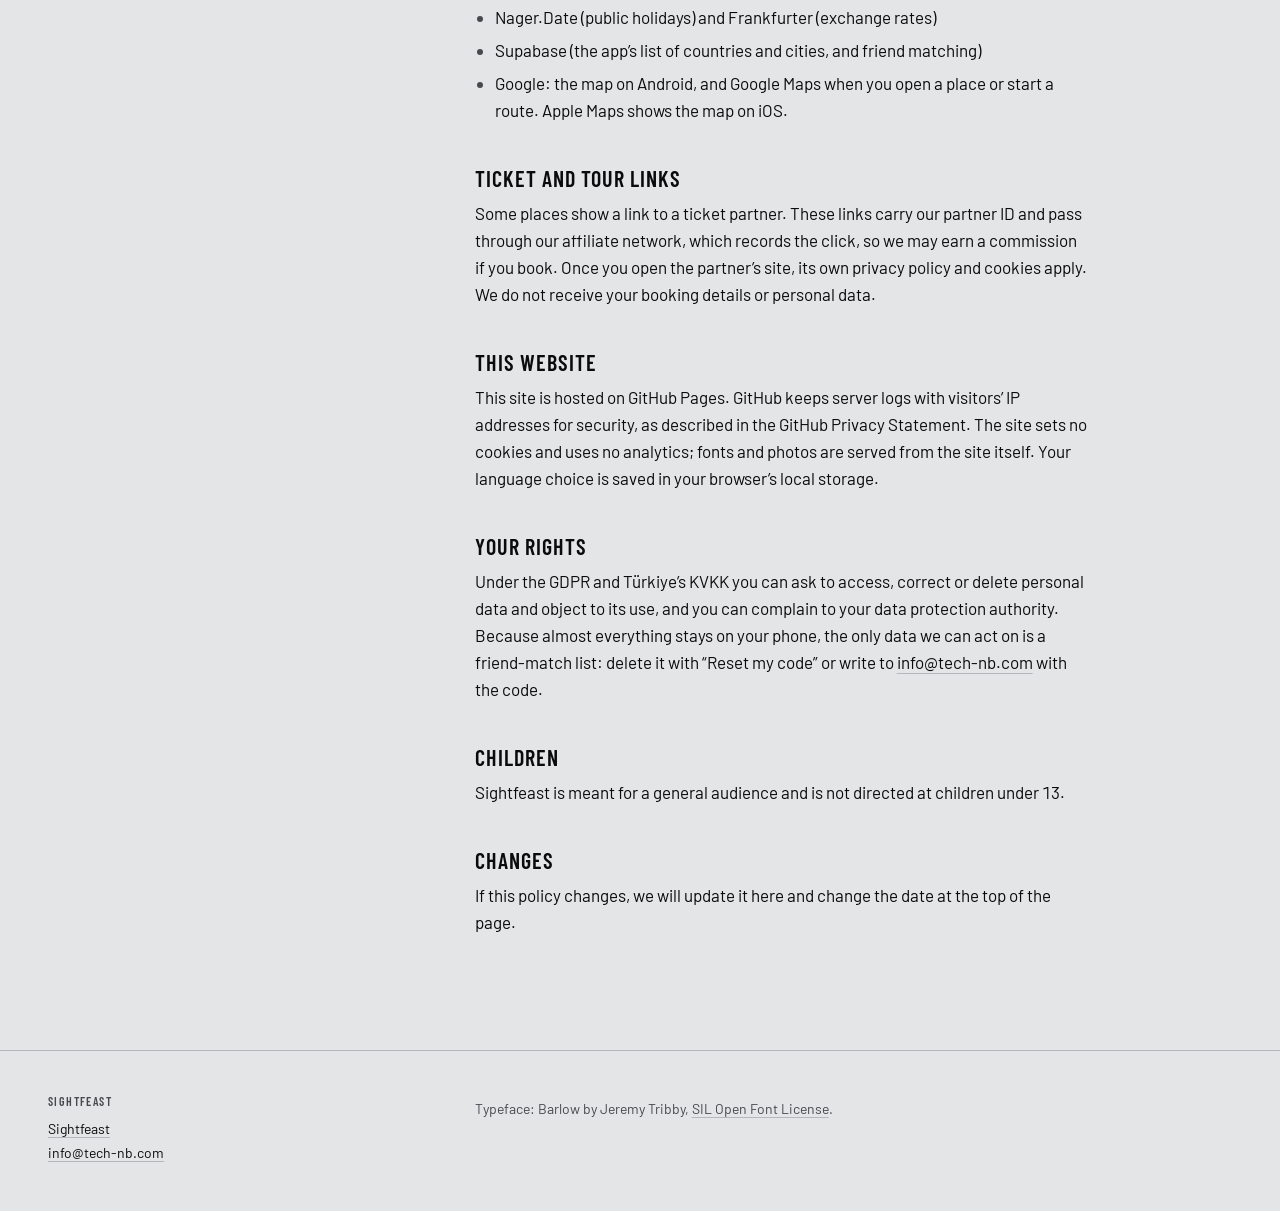
==== commit 9031858f: "feat: rename the site to Sightfeast - Brand, page titles, meta and copy in all five languages - Head" ====
--- a/privacy.html
+++ b/privacy.html
@@ -3,8 +3,8 @@
   <head>
     <meta charset="utf-8" />
     <meta name="viewport" content="width=device-width, initial-scale=1" />
-    <title>Voya privacy policy</title>
-    <meta name="description" content="How the Voya travel app and this website handle your data." />
+    <title>Sightfeast privacy policy</title>
+    <meta name="description" content="How the Sightfeast travel app and this website handle your data." />
     <meta name="theme-color" content="#E4E5E7" media="(prefers-color-scheme: light)" />
     <meta name="theme-color" content="#1E2024" media="(prefers-color-scheme: dark)" />
     <link rel="icon" href="img/favicon.png" />
@@ -16,11 +16,17 @@
 
     <header class="site-header">
       <div class="wrap">
-        <a class="brand" href="./" aria-label="Voya">
-          <span class="cell" aria-hidden="true"><span class="face">V</span></span>
-          <span class="cell" aria-hidden="true"><span class="face">O</span></span>
-          <span class="cell" aria-hidden="true"><span class="face">Y</span></span>
+        <a class="brand" href="./" aria-label="Sightfeast">
+          <span class="cell" aria-hidden="true"><span class="face">S</span></span>
+          <span class="cell" aria-hidden="true"><span class="face">I</span></span>
+          <span class="cell" aria-hidden="true"><span class="face">G</span></span>
+          <span class="cell" aria-hidden="true"><span class="face">H</span></span>
+          <span class="cell" aria-hidden="true"><span class="face">T</span></span>
+          <span class="cell" aria-hidden="true"><span class="face">F</span></span>
+          <span class="cell" aria-hidden="true"><span class="face">E</span></span>
           <span class="cell" aria-hidden="true"><span class="face">A</span></span>
+          <span class="cell" aria-hidden="true"><span class="face">S</span></span>
+          <span class="cell" aria-hidden="true"><span class="face">T</span></span>
         </a>
         <nav class="site-nav" aria-label="Sections">
           <a href="./#how" data-t="nav.how">How it works</a>
@@ -60,7 +66,7 @@
             <div class="summary">
               <h2>The short version</h2>
               <p>
-                Voya has no accounts, no ads and no analytics or tracking. Your trip stays on your phone. The only
+                Sightfeast has no accounts, no ads and no analytics or tracking. Your trip stays on your phone. The only
                 thing we store on a server is the list of liked places you choose to share through a friend code, and
                 you can delete it at any time.
               </p>
@@ -68,7 +74,7 @@
 
             <h2>Who we are</h2>
             <p>
-              This policy covers the Voya mobile app for iOS and Android and this website. Questions and requests:
+              This policy covers the Sightfeast mobile app for iOS and Android and this website. Questions and requests:
               <a href="mailto:info@tech-nb.com">info@tech-nb.com</a>.
             </p>
 
@@ -81,7 +87,7 @@
 
             <h2>Location</h2>
             <p>
-              Voya asks for your location only when you tap the location button on the map or choose “my location” as
+              Sightfeast asks for your location only when you tap the location button on the map or choose “my location” as
               the start of a route. It is used on your device to show where you are and to order the stops. It is not
               sent to us and not stored. If you decline, the app uses the city centre instead.
             </p>
@@ -155,7 +161,7 @@
             </p>
 
             <h2>Children</h2>
-            <p>Voya is meant for a general audience and is not directed at children under 13.</p>
+            <p>Sightfeast is meant for a general audience and is not directed at children under 13.</p>
 
             <h2>Changes</h2>
             <p>If this policy changes, we will update it here and change the date at the top of the page.</p>
@@ -165,14 +171,14 @@
             <div class="summary">
               <h2>Kısaca</h2>
               <p>
-                Voya’da hesap, reklam, analiz ya da takip yok. Gezin telefonunda kalır. Sunucuda tuttuğumuz tek şey,
+                Sightfeast’te hesap, reklam, analiz ya da takip yok. Gezin telefonunda kalır. Sunucuda tuttuğumuz tek şey,
                 arkadaş koduyla paylaşmayı seçtiğin beğenilen yerler listesidir ve onu istediğin an silebilirsin.
               </p>
             </div>
 
             <h2>Biz kimiz</h2>
             <p>
-              Bu politika iOS ve Android için Voya mobil uygulamasını ve bu web sitesini kapsar. Soru ve talepler için:
+              Bu politika iOS ve Android için Sightfeast mobil uygulamasını ve bu web sitesini kapsar. Soru ve talepler için:
               <a href="mailto:info@tech-nb.com">info@tech-nb.com</a>.
             </p>
 
@@ -185,7 +191,7 @@
 
             <h2>Konum</h2>
             <p>
-              Voya konumunu yalnızca haritadaki konum butonuna bastığında ya da rotanın başlangıcı olarak “konumum”u
+              Sightfeast konumunu yalnızca haritadaki konum butonuna bastığında ya da rotanın başlangıcı olarak “konumum”u
               seçtiğinde ister. Konum, nerede olduğunu göstermek ve durakları sıralamak için cihazında kullanılır. Bize
               gönderilmez ve saklanmaz. İzin vermezsen uygulama şehir merkezini kullanır.
             </p>
@@ -257,7 +263,7 @@
             </p>
 
             <h2>Çocuklar</h2>
-            <p>Voya genel kitleye yöneliktir, 13 yaşından küçük çocuklara yönelik değildir.</p>
+            <p>Sightfeast genel kitleye yöneliktir, 13 yaşından küçük çocuklara yönelik değildir.</p>
 
             <h2>Değişiklikler</h2>
             <p>Bu politika değişirse burada güncelleriz ve sayfanın başındaki tarihi değiştiririz.</p>
@@ -269,9 +275,9 @@
     <footer class="site-footer">
       <div class="wrap">
         <div>
-          <span class="key">Voya</span>
+          <span class="key">Sightfeast</span>
           <ul class="footer-links">
-            <li><a href="./">Voya</a></li>
+            <li><a href="./">Sightfeast</a></li>
             <li><a href="mailto:info@tech-nb.com">info@tech-nb.com</a></li>
           </ul>
         </div>
@@ -286,7 +292,7 @@
 
     <script>
       // Shows the policy in Turkish or English; French, Italian and Spanish readers get English with a note.
-      window.voyaPrivacy = function (lang, t) {
+      window.sightfeastPrivacy = function (lang, t) {
         var shown = lang === 'tr' ? 'tr' : 'en';
         var articles = document.querySelectorAll('[data-policy]');
         for (var i = 0; i < articles.length; i++) {
--- a/assets/site.css
+++ b/assets/site.css
@@ -1,4 +1,4 @@
-/* Voya site: the app's split-flap concourse board on the web. Values mirror src/theme/tokens.ts. */
+/* Sightfeast site: the app's split-flap concourse board on the web. Values mirror src/theme/tokens.ts. */
 
 @font-face {
   font-family: 'Barlow Condensed';
@@ -347,15 +347,19 @@
 
 .marquee {
   display: flex;
-  gap: clamp(4px, 0.6vw, 8px);
+  gap: clamp(3px, 0.6vw, 8px);
   margin-bottom: clamp(24px, 3vw, 36px);
+  /* The cells share the row so the whole name fits any width; letters scale with the row */
+  container-type: inline-size;
 }
 .marquee .cell {
-  width: clamp(54px, 7.4vw, 92px);
-  min-height: clamp(70px, 9.6vw, 120px);
+  flex: 1 1 0;
+  min-width: 0;
+  max-width: 92px;
+  min-height: min(120px, 12.5cqi);
   padding: 0;
   justify-content: center;
-  font-size: clamp(46px, 6.6vw, 84px);
+  font-size: min(84px, 8.5cqi);
   line-height: 1;
   letter-spacing: 0;
   border-radius: var(--r-md);
@@ -839,6 +843,13 @@
 /* ---------- Responsive ---------- */
 
 @media (max-width: 960px) {
+  /* The ten-letter brand and the language switch leave no room for the section links */
+  .site-nav {
+    display: none;
+  }
+  .lang {
+    margin-left: auto;
+  }
   .hero .wrap {
     grid-template-columns: minmax(0, 1fr);
   }
@@ -861,12 +872,6 @@
 }
 
 @media (max-width: 720px) {
-  .site-nav {
-    display: none;
-  }
-  .lang {
-    margin-left: auto;
-  }
   .departures .hide-sm {
     display: none;
   }
@@ -880,6 +885,19 @@
   .sources div {
     grid-template-columns: minmax(0, 1fr);
     gap: 4px;
+  }
+}
+
+@media (max-width: 520px) {
+  /* Brand and language switch do not fit one row on a phone: the switch drops below the brand */
+  .site-header .wrap {
+    flex-wrap: wrap;
+    row-gap: 10px;
+    padding-top: 12px;
+    padding-bottom: 12px;
+  }
+  .lang {
+    margin-left: 0;
   }
 }
 
